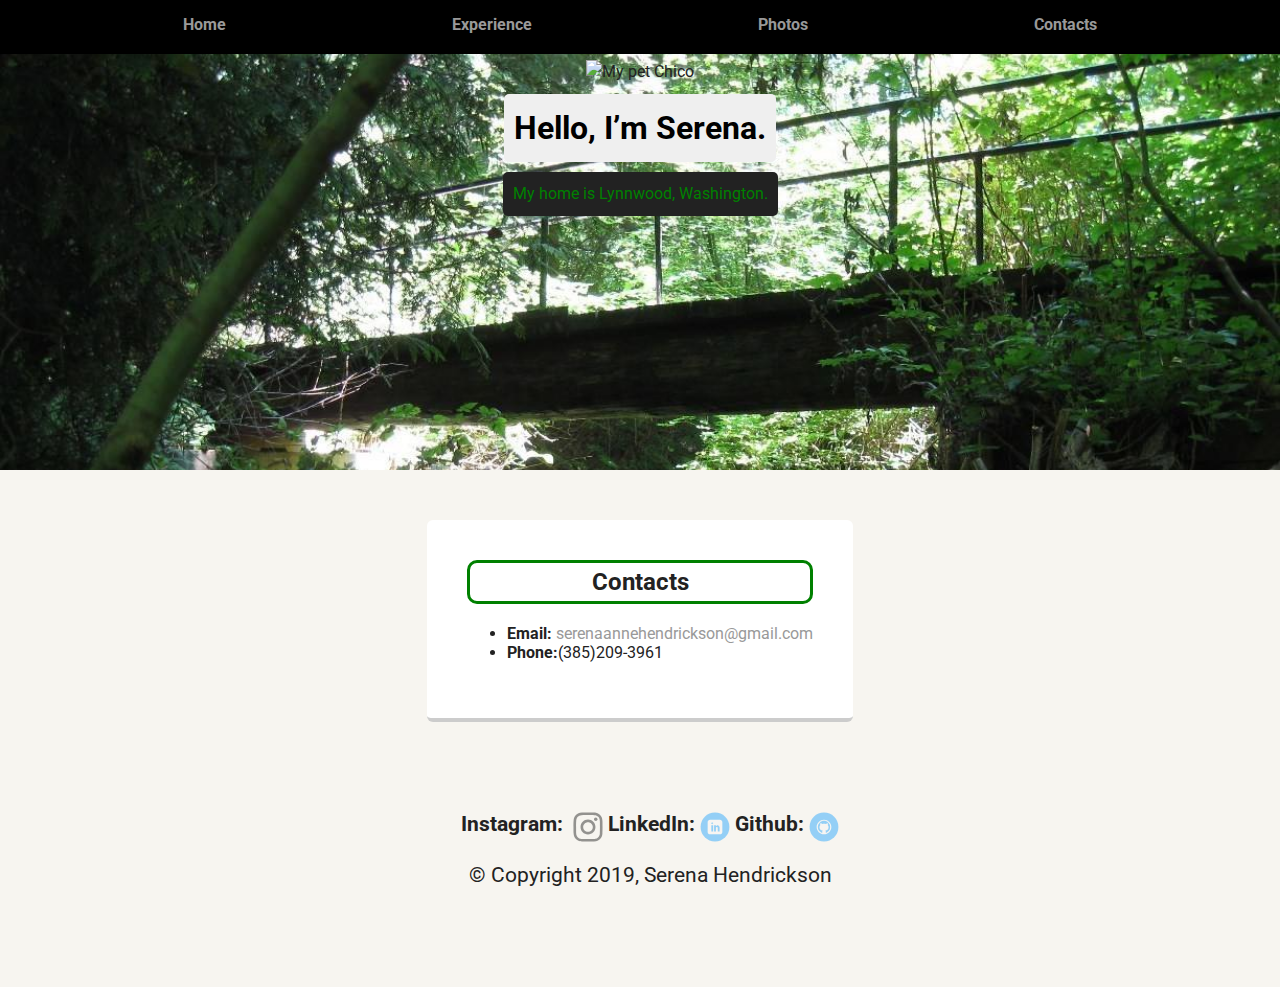
==== portfolio_update_v1/contact.html @ 8a3ef4e2 "photo added" ====
<!DOCTYPE html>
<html xmlns="http://www.w3.org/1999/xhtml" lang="en" xml:lang="en">
<head>
  <meta charset="utf-8">
  <title>Serena Hendrickson's Contact</title>
  <meta name="viewport" content="width=device-width, initial-scale=1.0">
  <link rel="stylesheet" href="styles.css">
  <link href="https://fonts.googleapis.com/css?family=Muli%7CRoboto:400,300,500,700,900" rel="stylesheet"></head>
  <body>

    <div class="main-nav">
        <ul class="nav">
          <li><a href="index.html">Home</a></li>
          <li><a href="experience.html">Experience</a></li>
          <li><a href="#">Photos</a></li>
          <li><a href="#">Contacts</a></li>
        </ul>
    </div>

    <header>
      <img src="" alt="My pet Chico">
      <h1 class="tag name">Hello, I’m Serena.</h1>
      <p class="tag location">My home is Lynnwood, Washington.</p>
    </header>

    <main class="flex">
      <div class="card">
        <h2 class="card-title">Contacts</h2>
        <ul>
        <li><strong> Email: </strong><a href="mailto:serenaannehendrickson@gmail.com?subject=Hello!"> serenaannehendrickson@gmail.com </a> </li>
        <li><strong>Phone:</strong>(385)209-3961</li>

      </div>
    </main>

    <footer>
      <ul>
        <li><strong>Instagram:</strong> <a href="https://www.instagram.com/serenaannehendrickson/" target="_blank" class="social instagram"> My instagram account.</a></li>
        <li><strong>LinkedIn:</strong><a href="https://www.linkedin.com/in/serenaannehendrickson/" target="_blank" class="social linkedin"> My LinkedIn account.</a></li>
        <li><strong>Github:</strong><a href="https://github.com/serenaanne0114" target="_blank" class="social github"> My Github account.</a></li>
      </ul>
    <p>&copy; Copyright 2019, Serena Hendrickson</p>
    </footer>

  </body>
  </html>
---- portfolio_update_v1/styles.css ----
/* Global Layout Set-up */
* {
  box-sizing: border-box;
}

body {
  margin: 0;
  padding: 0;
  text-align: center;
  font-family: 'Roboto', sans-serif;
  color: #222;
  background: #f7f5f0;
}
/* Link Styles */

a {
  text-decoration: none;
  color: #999;
}
a:hover {
  color: #6633ff;
}

/* Section Styles */

.main-nav {
  width: 100%;
  background: black;
  min-height: 30px;
  padding: 10px;
  position: fixed;
  text-align: center;
}
.nav {
  display: flex;
  justify-content: space-around;
  font-weight: 700;
  list-style-type: none;
  margin: 0 auto;
  padding: 0;
}

.nav .name {
    display: block;
    margin-right: auto;
    color: white;
}
.nav li {
  padding: 5px 10px 10px 10px;
}
.nav a {
  transition: all .5s;
}
.nav a:hover {
  color: white
}

header {
  text-align: center;
  background: url('images/fixedw_large_4x.jpg') no-repeat top center ;
  background-size: cover;
  overflow: hidden;
  padding-top: 60px;
}
header {
  line-height: 1.5;
}
header .profile-image {
  margin-top: 50px;
  width: 150px;
  height: 150px;
  border-radius: 50%;
  border: 3px solid white;
  transition: all .5s;
}
header .profile-image:hover {
  transform: scale(1.2) rotate(360deg);
}
.tag {
  background-color: #efefef;
  color: black;
  padding: 10px;
  border-radius: 5px;
  display: table;
  margin: 10px auto;
}
.location {
  background-color: #222;
  color: green;
}
.card {
  margin: 30px;
  padding: 20px 40px 40px;
  max-width: 500px;
  text-align: left;
  background: #fff;
  border-bottom: 4px solid #ccc;
  border-radius: 6px;
  transition: all .5s;
}
.card:hover {
  border-color: #ff99ff;
}

ul.skills {
  padding: 0;
  text-align: center;
}

.skills li {
  border-radius: 6px;
  display: inline-block;
  background: #ff9904;
  color: white;
  padding: 5px 10px;
  margin: 2px;
}

.skills li:nth-child(odd) {
  background: #0399ff;
}

footer {
  width: 100%;
  min-height: 30px;
  padding: 20px 0 40px 20px;
}

footer .copyright {
  top: -8px;
  font-size: .75em;
}

footer ul {
  list-style-type: none;
  margin: 0;
  padding: 0;
}

footer ul li {
  display: inline-block;
}

a.social {
  display: inline-block;
  text-indent: -9999px;
  margin-left: 5px;
  width: 30px;
  height: 30px;
  background-size: 30px 30px;
  opacity: .4;
  transition: all .5s;
}
a.instagram {
  background-image: url(images/instagram.svg);
}
a.linkedin {
  background-image: url(images/linkedin.svg);
}
a.github {
  background-image: url(images/github.svg);
}
a.social:hover {
  opacity: 1;
}
.clearfix {
  clear: both;
}

/* Styles for larger screens */
@media screen and (min-width: 720px) {

  .flex {
      display: -ms-flexbox;      /* TWEENER - IE 10 */
      display: flex;
      max-width: 1200px;
      -ms-flex-pack: distribute;
      justify-content: space-around;
      margin: 0 auto;
  }

  header {
    min-height: 470px;
  }

  .nav {
    max-width: 1200px;
    padding: 0 30px;
  }


  main {
    padding-top: 20px;
  }

  main p {
    line-height: 1.6em;
  }

  footer {
    font-size: 1.3em;
    max-width: 1200px;
    margin: 40px auto;
  }

}

h3 {
    color: black;

}

.card-title {
  text-align: center;
  border: solid green 3px;
  border-radius: 10px;
  padding: 5px;

}

.text-class {
  padding: 5px;
  background-color: #e2e2e2;
}

.section-title {
  text-align: left;
  text-transform: uppercase;
}

.list {
  margin: 0 auto;
  padding: 5px;
  line-height: 200%;

}

.main-image {
  border: solid 4px black;
  border-radius: 50%;

}
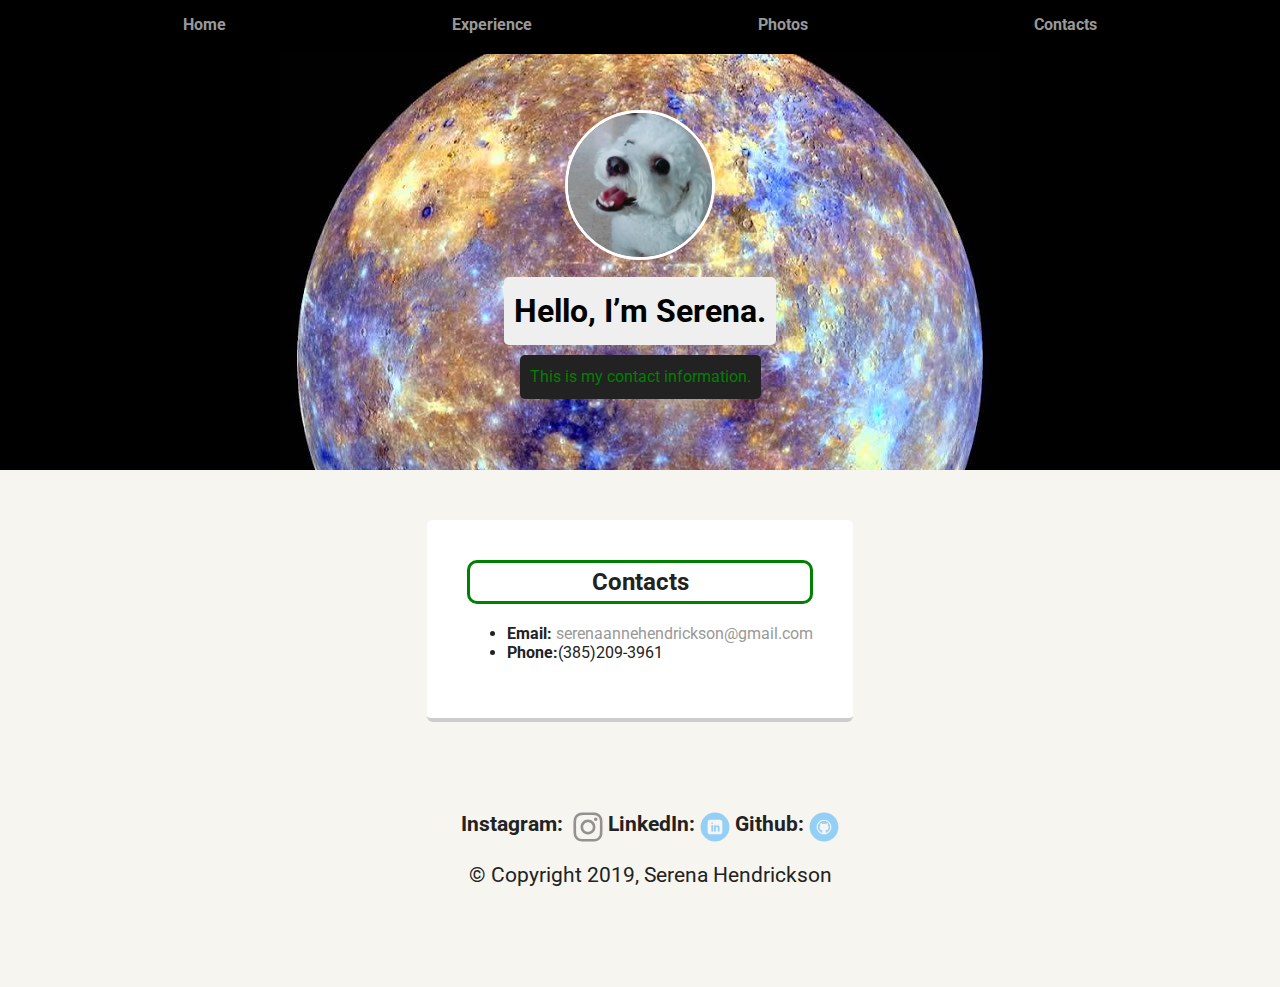
==== commit b67c1bb0: "created photos html" ====
--- a/portfolio_update_v1/contact.html
+++ b/portfolio_update_v1/contact.html
@@ -12,15 +12,15 @@
         <ul class="nav">
           <li><a href="index.html">Home</a></li>
           <li><a href="experience.html">Experience</a></li>
-          <li><a href="#">Photos</a></li>
+          <li><a href="photos.html">Photos</a></li>
           <li><a href="#">Contacts</a></li>
         </ul>
     </div>
 
-    <header>
-      <img src="" alt="My pet Chico">
+    <header class= "contact-background">
+      <img src="images/rsz_1501723670759.jpg" alt="My pet Chico" class= "contact-image">
       <h1 class="tag name">Hello, I’m Serena.</h1>
-      <p class="tag location">My home is Lynnwood, Washington.</p>
+      <p class="tag location">This is my contact information.</p>
     </header>
 
     <main class="flex">
@@ -35,9 +35,9 @@
 
     <footer>
       <ul>
-        <li><strong>Instagram:</strong> <a href="https://www.instagram.com/serenaannehendrickson/" target="_blank" class="social instagram"> My instagram account.</a></li>
-        <li><strong>LinkedIn:</strong><a href="https://www.linkedin.com/in/serenaannehendrickson/" target="_blank" class="social linkedin"> My LinkedIn account.</a></li>
-        <li><strong>Github:</strong><a href="https://github.com/serenaanne0114" target="_blank" class="social github"> My Github account.</a></li>
+        <li><strong>Instagram:</strong> <a href="https://www.instagram.com/serenaannehendrickson/" class="social instagram"> My instagram account.</a></li>
+        <li><strong>LinkedIn:</strong><a href="https://www.linkedin.com/in/serenaannehendrickson/" class="social linkedin"> My LinkedIn account.</a></li>
+        <li><strong>Github:</strong><a href="https://github.com/serenaanne0114" class="social github"> My Github account.</a></li>
       </ul>
     <p>&copy; Copyright 2019, Serena Hendrickson</p>
     </footer>
--- a/portfolio_update_v1/styles.css
+++ b/portfolio_update_v1/styles.css
@@ -31,6 +31,7 @@
   position: fixed;
   text-align: center;
 }
+
 .nav {
   display: flex;
   justify-content: space-around;
@@ -62,9 +63,11 @@
   overflow: hidden;
   padding-top: 60px;
 }
+
 header {
   line-height: 1.5;
 }
+
 header .profile-image {
   margin-top: 50px;
   width: 150px;
@@ -73,9 +76,11 @@
   border: 3px solid white;
   transition: all .5s;
 }
+
 header .profile-image:hover {
   transform: scale(1.2) rotate(360deg);
 }
+
 .tag {
   background-color: #efefef;
   color: black;
@@ -84,10 +89,12 @@
   display: table;
   margin: 10px auto;
 }
+
 .location {
   background-color: #222;
   color: green;
 }
+
 .card {
   margin: 30px;
   padding: 20px 40px 40px;
@@ -98,6 +105,7 @@
   border-radius: 6px;
   transition: all .5s;
 }
+
 .card:hover {
   border-color: #ff99ff;
 }
@@ -240,3 +248,49 @@
   border-radius: 50%;
 
 }
+
+.experience-image {
+  margin-top: 50px;
+  width: 150px;
+  height: 150px;
+  border-radius: 50%;
+  border: 3px solid white;
+  transition: all .5s;
+
+}
+
+.contact-image {
+  margin-top: 50px;
+  width: 150px;
+  height: 150px;
+  border-radius: 50%;
+  border: 3px solid white;
+  transition: all .5s;
+
+}
+
+.experience-header {
+  text-align: center;
+  background: url('images/rsz_hotel-near-seattle-space-needle.jpg') no-repeat top center ;
+  background-size: cover;
+  overflow: hidden;
+  padding-top: 60px;
+
+}
+
+.contact-background{
+  text-align: center;
+  background: url('images/maxresdefault.jpg') no-repeat top center ;
+  background-size: cover;
+  overflow: hidden;
+  padding-top: 60px;
+}
+
+.photos-background {
+  text-align: center;
+  background: url('images/Hakone-Ashino-lakeKanagawa-PrefectureJapan.jpg') no-repeat top center ;
+  background-size: cover;
+  overflow: hidden;
+  padding-top: 60px;
+
+}
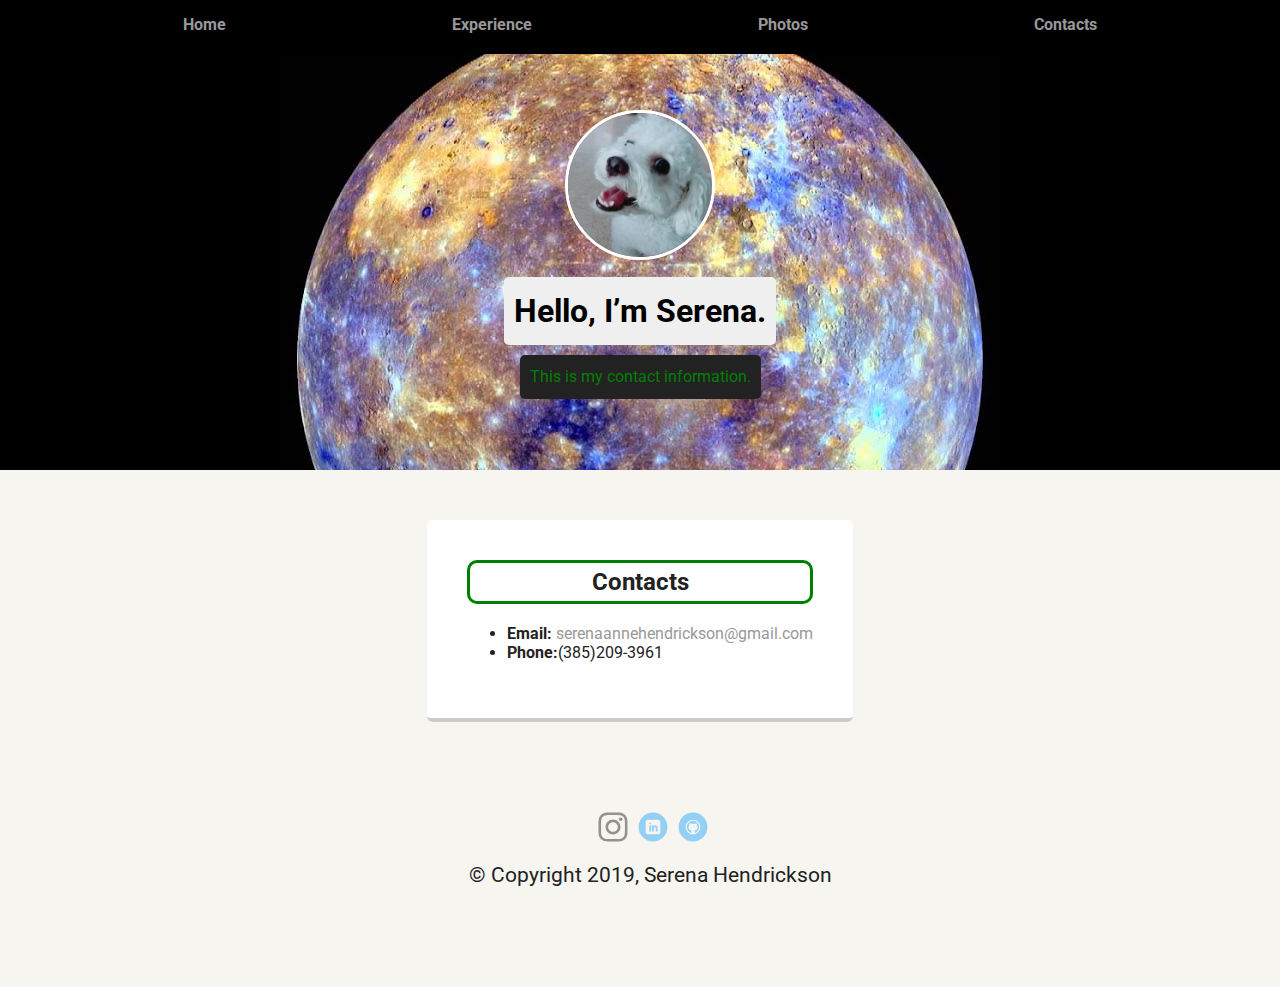
==== commit a70d6df5: "contact" ====
--- a/portfolio_update_v1/contact.html
+++ b/portfolio_update_v1/contact.html
@@ -1,11 +1,13 @@
 <!DOCTYPE html>
-<html xmlns="http://www.w3.org/1999/xhtml" lang="en" xml:lang="en">
+<html lang="en">
 <head>
   <meta charset="utf-8">
   <title>Serena Hendrickson's Contact</title>
   <meta name="viewport" content="width=device-width, initial-scale=1.0">
   <link rel="stylesheet" href="styles.css">
-  <link href="https://fonts.googleapis.com/css?family=Muli%7CRoboto:400,300,500,700,900" rel="stylesheet"></head>
+  <link href="https://fonts.googleapis.com/css?family=Muli%7CRoboto:400,300,500,700,900" rel="stylesheet">
+  </head>
+
   <body>
 
     <div class="main-nav">
@@ -29,15 +31,15 @@
         <ul>
         <li><strong> Email: </strong><a href="mailto:serenaannehendrickson@gmail.com?subject=Hello!"> serenaannehendrickson@gmail.com </a> </li>
         <li><strong>Phone:</strong>(385)209-3961</li>
-
+      </ul>
       </div>
     </main>
 
     <footer>
       <ul>
-        <li><strong>Instagram:</strong> <a href="https://www.instagram.com/serenaannehendrickson/" class="social instagram"> My instagram account.</a></li>
-        <li><strong>LinkedIn:</strong><a href="https://www.linkedin.com/in/serenaannehendrickson/" class="social linkedin"> My LinkedIn account.</a></li>
-        <li><strong>Github:</strong><a href="https://github.com/serenaanne0114" class="social github"> My Github account.</a></li>
+        <li><a href="https://www.instagram.com/serenaannehendrickson/" class="social instagram">Instagram</a></li>
+        <li><a href="https://www.linkedin.com/in/serenaannehendrickson/" class="social linkedin">LinkedIn</a></li>
+        <li><a href="https://github.com/serenaanne0114" class="social github">Github</a></li>
       </ul>
     <p>&copy; Copyright 2019, Serena Hendrickson</p>
     </footer>
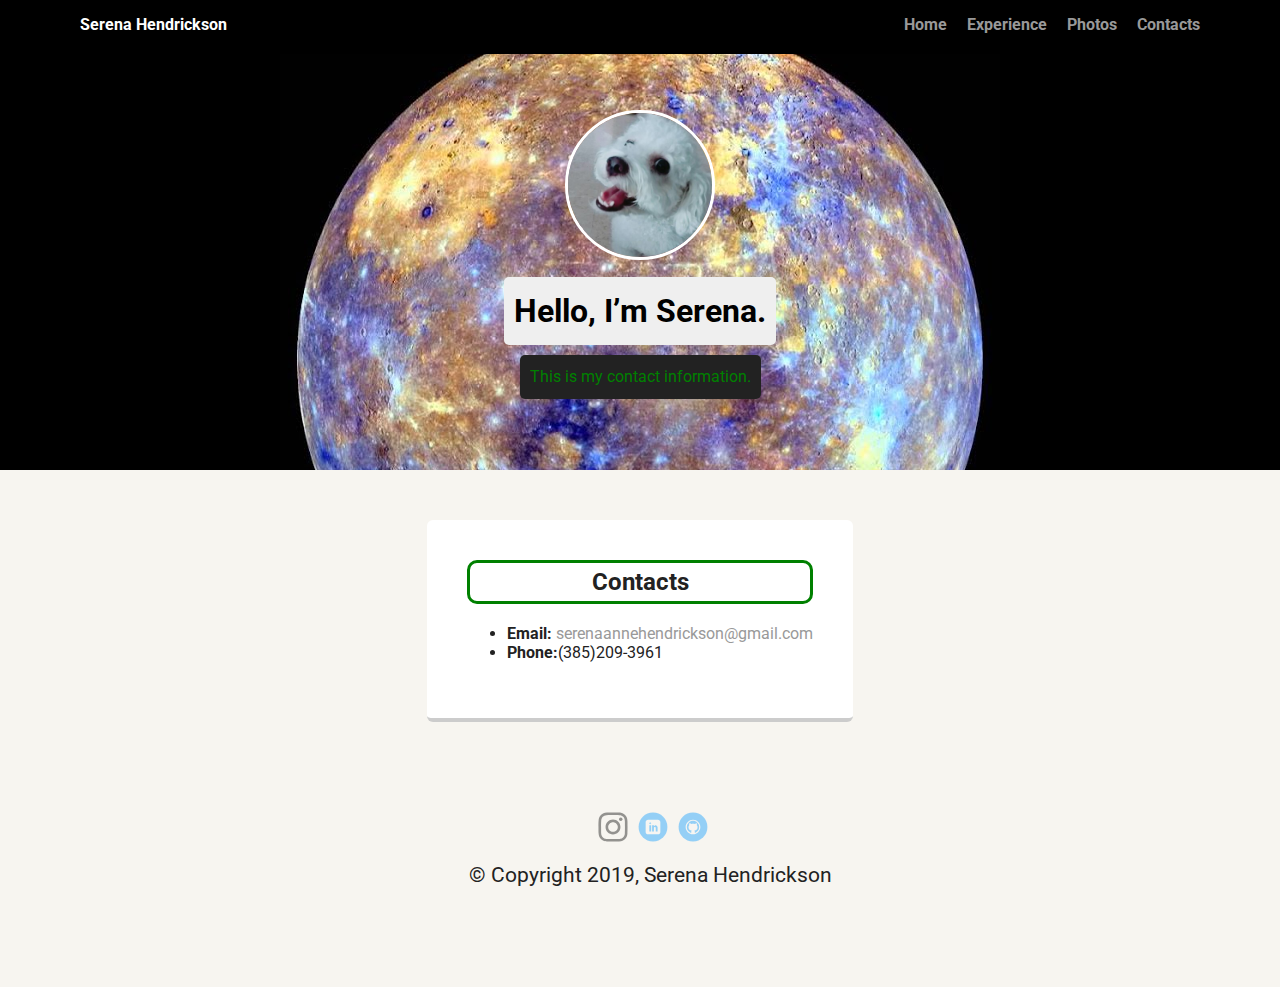
==== commit a5170682: "updated" ====
--- a/portfolio_update_v1/contact.html
+++ b/portfolio_update_v1/contact.html
@@ -12,6 +12,7 @@
 
     <div class="main-nav">
         <ul class="nav">
+          <li class="name">Serena Hendrickson</li>
           <li><a href="index.html">Home</a></li>
           <li><a href="experience.html">Experience</a></li>
           <li><a href="photos.html">Photos</a></li>
